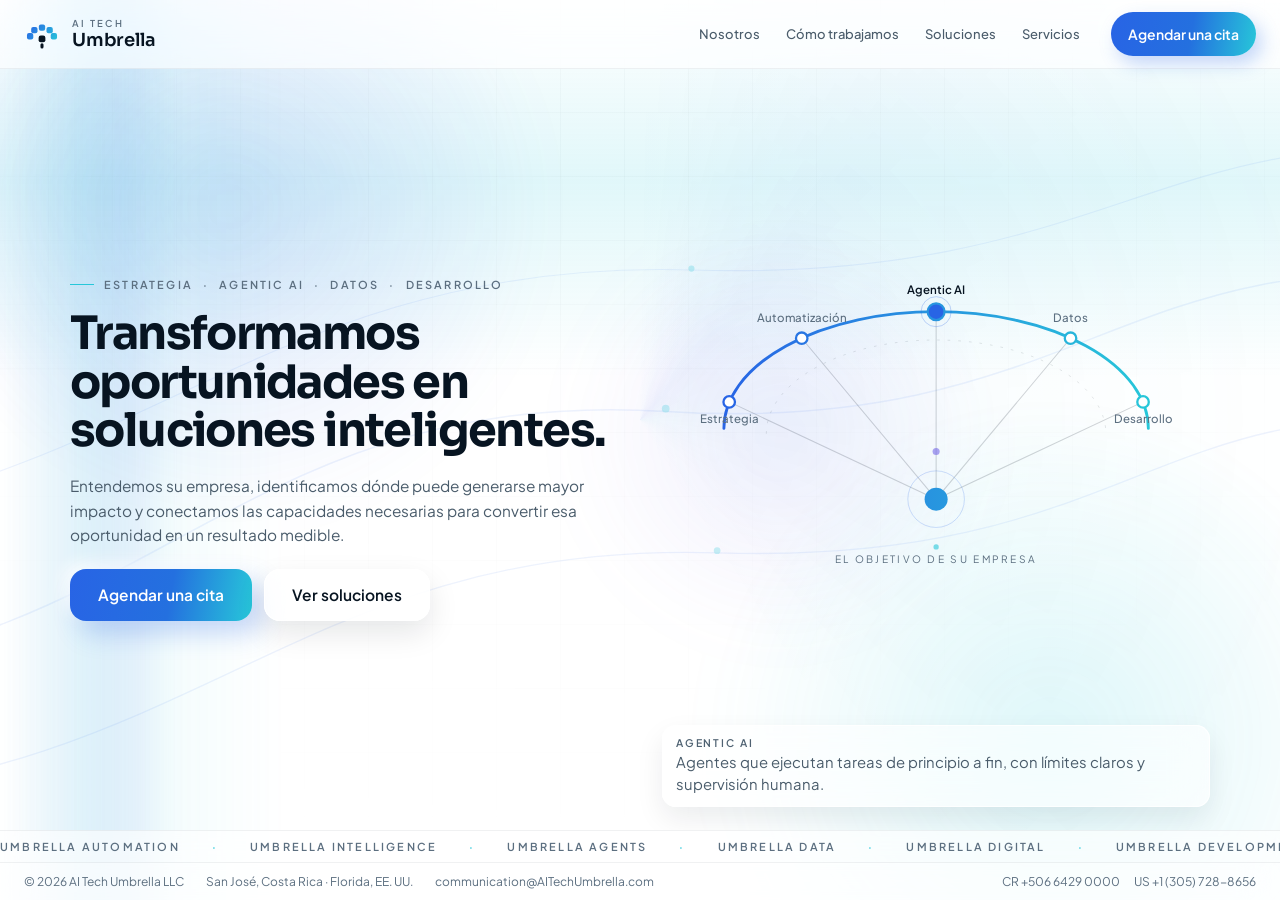
==== index.html @ 79ae1b3c "feat: sitio corporativo AI Tech Umbrella Réplica en HTML/CSS/JS estándar del diseño de Claude Design" ====
<!DOCTYPE html>
<html lang="es">
<head>
<meta charset="utf-8">
<meta name="viewport" content="width=device-width, initial-scale=1">
<title>AI Tech Umbrella — Transformamos oportunidades en soluciones inteligentes</title>
<meta name="description" content="AI Tech Umbrella es el socio tecnológico y estratégico que ayuda a las empresas de América Latina a descubrir oportunidades, automatizar procesos y construir capacidades con inteligencia artificial, datos y desarrollo digital.">
<meta name="theme-color" content="#2864E5">
<link rel="canonical" href="https://aitechumbrella.com/">

<meta property="og:type" content="website">
<meta property="og:site_name" content="AI Tech Umbrella">
<meta property="og:title" content="AI Tech Umbrella — Transformamos oportunidades en soluciones inteligentes">
<meta property="og:description" content="Estrategia, Agentic AI, datos y desarrollo. Desde Costa Rica, para las empresas de América Latina.">
<meta property="og:url" content="https://aitechumbrella.com/">
<meta property="og:locale" content="es_CR">
<meta property="og:image" content="assets/brand/umbrella/png/umbrella-horizontal-color-1700.png">
<meta name="twitter:card" content="summary_large_image">

<link rel="icon" href="assets/brand/umbrella/svg/umbrella-favicon.svg" type="image/svg+xml">
<link rel="alternate icon" href="assets/brand/umbrella/png/umbrella-favicon-32.png" sizes="32x32">
<link rel="apple-touch-icon" href="assets/brand/umbrella/png/umbrella-symbol-256.png">

<link rel="preconnect" href="https://fonts.googleapis.com">
<link rel="preconnect" href="https://fonts.gstatic.com" crossorigin>
<link rel="stylesheet" href="https://fonts.googleapis.com/css2?family=Sora:wght@400;500;600;700&family=Plus+Jakarta+Sans:wght@400;500;600;700&display=swap">
<link rel="stylesheet" href="assets/css/styles.css">

<script type="application/ld+json">
{
  "@context": "https://schema.org",
  "@type": "Organization",
  "name": "AI Tech Umbrella LLC",
  "url": "https://aitechumbrella.com/",
  "email": "communication@AITechUmbrella.com",
  "description": "Socio tecnológico y estratégico que ayuda a las empresas a descubrir oportunidades, transformar sus procesos y alcanzar una mejor versión de su negocio.",
  "address": [
    { "@type": "PostalAddress", "addressLocality": "San José", "addressCountry": "CR" },
    { "@type": "PostalAddress", "streetAddress": "2 S Biscayne Boulevard, Ste 3200 #7206", "addressLocality": "Miami", "addressRegion": "FL", "postalCode": "33131", "addressCountry": "US" }
  ],
  "contactPoint": [
    { "@type": "ContactPoint", "telephone": "+506-6429-0000", "contactType": "sales", "areaServed": "CR", "availableLanguage": "es" },
    { "@type": "ContactPoint", "telephone": "+1-305-728-8656", "contactType": "sales", "areaServed": "US", "availableLanguage": ["es", "en"] }
  ]
}
</script>
</head>
<body>

<a class="skip-link" href="#contenido">Saltar al contenido</a>

<div class="app">

  <!-- ============ Fondo animado ============ -->
  <div class="bg" aria-hidden="true">
    <div class="bg__grid"></div>
    <div class="bg__blob bg__blob--1"></div>
    <div class="bg__blob bg__blob--2"></div>
    <div class="bg__blob bg__blob--3"></div>
    <div class="bg__sweep"></div>
    <div class="bg__beam bg__beam--1"></div>
    <div class="bg__beam bg__beam--2"></div>
    <div class="bg__scan"></div>
    <svg class="bg__lines" viewBox="0 0 1200 700" preserveAspectRatio="xMidYMid slice">
      <g stroke="#2864E5" stroke-opacity=".16" fill="none">
        <path d="M-50 520 C 220 500 300 300 620 320 S 980 180 1250 220" stroke-width="1.2"></path>
        <path d="M-50 620 C 260 600 340 420 660 430 S 1000 300 1250 330" stroke-width="1"></path>
        <path d="M-50 400 C 200 380 320 200 640 210 S 1010 90 1250 120" stroke-width="0.9"></path>
      </g>
      <g fill="#27C7D9" fill-opacity=".5">
        <circle cx="620" cy="320" r="3"><animate attributeName="cy" values="320;312;320" dur="9s" repeatCount="indefinite"></animate></circle>
        <circle cx="660" cy="430" r="2.6"><animate attributeName="cy" values="430;422;430" dur="11s" repeatCount="indefinite"></animate></circle>
        <circle cx="640" cy="210" r="2.4"><animate attributeName="cy" values="210;204;210" dur="13s" repeatCount="indefinite"></animate></circle>
      </g>
    </svg>
  </div>

  <!-- ============ Encabezado ============ -->
  <header class="header">
    <div class="header__inner">
      <a class="brand" href="#/" data-nav="home" aria-label="AI Tech Umbrella — inicio">
        <svg class="brand__mark" width="36" height="36" viewBox="0 0 40 40" fill="none" aria-hidden="true">
          <defs>
            <linearGradient id="navMark" x1="5" y1="8" x2="35" y2="32" gradientUnits="userSpaceOnUse">
              <stop stop-color="#2864E5"></stop><stop offset="1" stop-color="#27C7D9"></stop>
            </linearGradient>
          </defs>
          <g fill="url(#navMark)">
            <rect class="brand__seg" x="3.3" y="19" width="7" height="7" rx="2.2" style="animation-delay:0s"></rect>
            <rect class="brand__seg" x="8" y="12.2" width="7" height="7" rx="2.2" style="animation-delay:.16s"></rect>
            <rect class="brand__seg" x="16.5" y="9.5" width="7" height="7" rx="2.2" style="animation-delay:.32s"></rect>
            <rect class="brand__seg" x="25" y="12.2" width="7" height="7" rx="2.2" style="animation-delay:.48s"></rect>
            <rect class="brand__seg" x="29.7" y="19" width="7" height="7" rx="2.2" style="animation-delay:.64s"></rect>
          </g>
          <rect x="16.25" y="21.75" width="7.5" height="7.5" rx="2.4" fill="#071421"></rect>
          <rect x="18.3" y="30.2" width="3.4" height="6" rx="1.7" fill="#071421"></rect>
        </svg>
        <span class="brand__text">
          <span class="brand__kicker">AI TECH</span>
          <span class="brand__name">Umbrella</span>
        </span>
      </a>

      <nav class="nav" aria-label="Navegación principal">
        <a class="nav__link" href="#/nosotros" data-nav="nosotros">Nosotros</a>
        <a class="nav__link" href="#/como-trabajamos" data-nav="metodo">Cómo trabajamos</a>
        <a class="nav__link" href="#/soluciones" data-nav="soluciones">Soluciones</a>
        <a class="nav__link" href="#/servicios" data-nav="servicios">Servicios</a>
      </nav>
      <a class="btn btn--cta-sm" href="#/contacto" data-nav="contacto">Agendar una cita</a>
    </div>
  </header>

  <!-- ============ Contenido ============ -->
  <main class="main" id="contenido">

    <!-- ---------- Home ---------- -->
    <section class="view view--home" data-view="home">
      <div class="hero">
        <div class="hero__copy">
          <p class="eyebrow eyebrow--hero">
            <span class="eyebrow__rule"></span>
            <span>Estrategia</span><span aria-hidden="true">·</span>
            <span>Agentic AI</span><span aria-hidden="true">·</span>
            <span>Datos</span><span aria-hidden="true">·</span>
            <span>Desarrollo</span>
          </p>
          <h1 class="hero__title">Transformamos oportunidades en soluciones inteligentes.</h1>
          <p class="hero__lead">Entendemos su empresa, identificamos dónde puede generarse mayor impacto y conectamos las capacidades necesarias para convertir esa oportunidad en un resultado medible.</p>
          <div class="hero__actions">
            <a class="btn btn--cta" href="#/contacto">Agendar una cita</a>
            <a class="btn btn--glass" href="#/soluciones">Ver soluciones</a>
          </div>
        </div>

        <div class="hero__figure" id="heroFigure">
          <svg class="hero__svg" viewBox="0 0 620 470" role="img" aria-label="Cinco capacidades se conectan y convergen en el objetivo de su empresa.">
            <defs>
              <linearGradient id="heroArc" x1="70" y1="260" x2="550" y2="260" gradientUnits="userSpaceOnUse">
                <stop stop-color="#2864E5"></stop><stop offset="1" stop-color="#27C7D9"></stop>
              </linearGradient>
            </defs>
            <g data-depth="6">
              <path class="draw" d="M70 262A240 132 0 0 1 550 262" fill="none" stroke="url(#heroArc)" stroke-width="3.2" stroke-linecap="round" stroke-dasharray="900"></path>
              <path d="M118 268A192 106 0 0 1 502 268" fill="none" stroke="rgba(7,20,33,0.12)" stroke-width="1" stroke-dasharray="3 9"></path>
            </g>
            <g data-depth="10" stroke="rgba(7,20,33,0.18)" stroke-width="1.2" stroke-linecap="round" stroke-dasharray="900">
              <path class="draw" d="M76 232 310 342" style="animation-delay:.1s"></path>
              <path class="draw" d="M158 160 310 342" style="animation-delay:.22s"></path>
              <path class="draw" d="M310 130 310 342" style="animation-delay:.34s"></path>
              <path class="draw" d="M462 160 310 342" style="animation-delay:.46s"></path>
              <path class="draw" d="M544 232 310 342" style="animation-delay:.58s"></path>
            </g>
            <g data-depth="16" id="heroNodes">
              <g class="node" data-node="0" role="button" tabindex="0" aria-label="Estrategia">
                <circle cx="76" cy="232" r="18" fill="transparent"></circle>
                <circle class="node__ring" cx="76" cy="232" r="17" fill="none" stroke="rgba(40,100,229,0.3)" stroke-width="1"></circle>
                <circle class="node__dot" cx="76" cy="232" r="6.5" fill="#FFFFFF" stroke="url(#heroArc)" stroke-width="2.6" style="transform-origin:76px 232px;animation-delay:.6s"></circle>
              </g>
              <g class="node" data-node="1" role="button" tabindex="0" aria-label="Automatización">
                <circle cx="158" cy="160" r="18" fill="transparent"></circle>
                <circle class="node__ring" cx="158" cy="160" r="17" fill="none" stroke="rgba(40,100,229,0.3)" stroke-width="1"></circle>
                <circle class="node__dot" cx="158" cy="160" r="6.5" fill="#FFFFFF" stroke="url(#heroArc)" stroke-width="2.6" style="transform-origin:158px 160px;animation-delay:.74s"></circle>
              </g>
              <g class="node" data-node="2" role="button" tabindex="0" aria-label="Agentic AI">
                <circle cx="310" cy="130" r="18" fill="transparent"></circle>
                <circle class="node__ring" cx="310" cy="130" r="17" fill="none" stroke="rgba(40,100,229,0.3)" stroke-width="1"></circle>
                <circle class="node__dot" cx="310" cy="130" r="8" fill="#FFFFFF" stroke="url(#heroArc)" stroke-width="2.6" style="transform-origin:310px 130px;animation-delay:.88s"></circle>
              </g>
              <g class="node" data-node="3" role="button" tabindex="0" aria-label="Datos">
                <circle cx="462" cy="160" r="18" fill="transparent"></circle>
                <circle class="node__ring" cx="462" cy="160" r="17" fill="none" stroke="rgba(40,100,229,0.3)" stroke-width="1"></circle>
                <circle class="node__dot" cx="462" cy="160" r="6.5" fill="#FFFFFF" stroke="url(#heroArc)" stroke-width="2.6" style="transform-origin:462px 160px;animation-delay:1.02s"></circle>
              </g>
              <g class="node" data-node="4" role="button" tabindex="0" aria-label="Desarrollo">
                <circle cx="544" cy="232" r="18" fill="transparent"></circle>
                <circle class="node__ring" cx="544" cy="232" r="17" fill="none" stroke="rgba(40,100,229,0.3)" stroke-width="1"></circle>
                <circle class="node__dot" cx="544" cy="232" r="6.5" fill="#FFFFFF" stroke="url(#heroArc)" stroke-width="2.6" style="transform-origin:544px 232px;animation-delay:1.16s"></circle>
              </g>
              <g class="node-labels" font-family="Plus Jakarta Sans, sans-serif" font-size="13" text-anchor="middle">
                <text data-label="0" x="76" y="256">Estrategia</text>
                <text data-label="1" x="158" y="142">Automatización</text>
                <text data-label="2" x="310" y="110">Agentic AI</text>
                <text data-label="3" x="462" y="142">Datos</text>
                <text data-label="4" x="544" y="256">Desarrollo</text>
              </g>
            </g>
            <g data-depth="22">
              <g class="hero__orbit">
                <circle cx="310" cy="288" r="4" fill="#7467E8" opacity=".6"></circle>
                <circle cx="310" cy="396" r="3" fill="#27C7D9" opacity=".6"></circle>
              </g>
              <circle class="hero__pulse" cx="310" cy="342" r="32" fill="none" stroke="rgba(40,100,229,0.24)" stroke-width="1"></circle>
              <circle cx="310" cy="342" r="13" fill="url(#heroArc)"></circle>
              <text x="310" y="414" text-anchor="middle" fill="#5C6F80" font-family="Plus Jakarta Sans, sans-serif" font-size="11.5" letter-spacing="2.6">EL OBJETIVO DE SU EMPRESA</text>
            </g>
          </svg>
          <div class="hero__hint">
            <span class="hero__hint-label" id="nodeLabel">Agentic AI</span>
            <span class="hero__hint-body" id="nodeBody">Agentes que ejecutan tareas de principio a fin, con límites claros y supervisión humana.</span>
          </div>
        </div>
      </div>
    </section>

    <!-- ---------- Nosotros ---------- -->
    <section class="view" data-view="nosotros" hidden>
      <p class="eyebrow"><span class="eyebrow__rule"></span>Acerca de nosotros</p>
      <div class="split">
        <div>
          <h2 class="h2">Desde Costa Rica, para las empresas de América Latina.</h2>
          <p class="lead">AI Tech Umbrella es el socio tecnológico y estratégico que ayuda a las empresas a descubrir oportunidades, transformar sus procesos y alcanzar una mejor versión de su negocio: análisis profundo, automatización, inteligencia artificial, desarrollo digital y mejora continua.</p>
        </div>
        <img class="split__img" src="assets/brand/visuals/nosotros.svg" alt="Capacidades conectadas sobre las organizaciones a las que acompañamos." loading="lazy" width="800" height="500">
      </div>

      <div class="grid grid--250 mt-lg">
        <div class="card card--neu" tabindex="0">
          <p class="label">Razón social</p>
          <p class="card__title">AI Tech Umbrella LLC</p>
          <div class="card__detail"><p class="card__body">Limited Liability Company constituida en Florida, EE.&nbsp;UU. Oficina principal: 2 S Biscayne Boulevard, Ste 3200 #7206, Miami, Florida 33131.</p></div>
        </div>
        <div class="card card--neu" tabindex="0">
          <p class="label">Operación</p>
          <p class="card__title">San José, Costa Rica</p>
          <div class="card__detail"><p class="card__body">Nuestro equipo trabaja desde Costa Rica y atiende clientes en toda América Latina, en español y en su contexto operativo.</p></div>
        </div>
        <div class="card card--neu" tabindex="0">
          <p class="label">Propósito</p>
          <p class="card__title">Capacidades, no herramientas</p>
          <div class="card__detail"><p class="card__body">Transformar tecnología, información y conocimiento en capacidades que permitan trabajar mejor, decidir con claridad, crecer y evolucionar.</p></div>
        </div>
        <div class="card card--neu" tabindex="0">
          <p class="label">Dirección de la compañía</p>
          <p class="card__title">Tres socios fundadores</p>
          <div class="card__detail"><p class="card__body">Gustavo Adolfo Sáenz Herrera · Guillermo Andrés Rivera Guzmán · David Johan Castro Fernández.</p></div>
        </div>
      </div>

      <div class="principles mt-lg">
        <p class="principle">Comprendemos antes de construir.</p>
        <p class="principle">El valor precede a la tecnología.</p>
        <p class="principle">Integramos en lugar de fragmentar.</p>
        <p class="principle">Medimos después del go-live.</p>
      </div>

      <div class="grid grid--280 mt-lg">
        <div class="card card--glass">
          <p class="label">Qué estamos construyendo</p>
          <p class="card__body">Una compañía tecnológica y estratégica de alcance internacional, capaz de combinar negocio, tecnología y pensamiento crítico para generar resultados medibles y sostenibles. Trabajamos con empresas pequeñas, medianas y corporaciones, y con equipos que necesitan digitalizar o automatizar su operación.</p>
        </div>
        <div class="card card--glass">
          <p class="label">Qué rechazamos deliberadamente</p>
          <ul class="arrow-list">
            <li><span class="arrow" aria-hidden="true">→</span><span>Tecnología por moda.</span></li>
            <li><span class="arrow" aria-hidden="true">→</span><span>Programar sin cuestionar el problema.</span></li>
            <li><span class="arrow" aria-hidden="true">→</span><span>Recomendaciones desconectadas de la viabilidad.</span></li>
            <li><span class="arrow" aria-hidden="true">→</span><span>Dependencia artificial del cliente.</span></li>
          </ul>
        </div>
        <div class="card card--glass">
          <p class="label">El ecosistema</p>
          <p class="card__body">Bajo la sombrilla conviven dos formas de crear valor: soluciones propias —Cartera+ y AuraCare— y capacidades que trabajamos con su organización, más los servicios de acompañamiento como Financial Glow Up.</p>
          <div class="chip-row">
            <a class="chip" href="#/soluciones">Ver soluciones</a>
            <a class="chip" href="#/servicios">Ver servicios</a>
          </div>
        </div>
      </div>
    </section>

    <!-- ---------- Cómo trabajamos ---------- -->
    <section class="view" data-view="metodo" hidden>
      <p class="eyebrow"><span class="eyebrow__rule"></span>Cómo trabajamos</p>
      <h2 class="h2">Primero entendemos. Luego construimos.</h2>
      <p class="lead">Pase el cursor sobre cada etapa para ver qué ocurre en ella. Avanzamos con velocidad responsable: entender suficiente, decidir con evidencia, construir con gobierno, transferir capacidad y medir antes de declarar éxito.</p>

      <ol class="steps mt-lg">
        <li class="card card--neu step" tabindex="0">
          <span class="step__num">01</span>
          <h3 class="step__title">Discover</h3>
          <div class="card__detail">
            <p class="card__body">Entrevistas, recorrido del proceso real y revisión de la información disponible. Salimos con la oportunidad delimitada y el costo de no actuar.</p>
            <div class="shot" role="img" aria-hidden="true" style="background-image:url('assets/brand/visuals/discover.svg')"></div>
          </div>
        </li>
        <li class="card card--neu step" tabindex="0">
          <span class="step__num">02</span>
          <h3 class="step__title">Design</h3>
          <div class="card__detail">
            <p class="card__body">Definimos la intervención, sus límites y alternativas: qué se construye, qué no, y cómo se crea valor de forma responsable.</p>
            <div class="shot" role="img" aria-hidden="true" style="background-image:url('assets/brand/visuals/design.svg')"></div>
          </div>
        </li>
        <li class="card card--neu step" tabindex="0">
          <span class="step__num">03</span>
          <h3 class="step__title">Deliver</h3>
          <div class="card__detail">
            <p class="card__body">Construimos e integramos por capas, con visibilidad permanente sobre decisiones, cambios y riesgos.</p>
            <div class="shot" role="img" aria-hidden="true" style="background-image:url('assets/brand/visuals/deliver.svg')"></div>
          </div>
        </li>
        <li class="card card--neu step" tabindex="0">
          <span class="step__num">04</span>
          <h3 class="step__title">Demonstrate</h3>
          <div class="card__detail">
            <p class="card__body">Transferimos la capacidad al equipo y medimos: evidencia de que la solución genera el valor esperado.</p>
            <div class="shot" role="img" aria-hidden="true" style="background-image:url('assets/brand/visuals/demonstrate.svg')"></div>
          </div>
        </li>
        <li class="card card--neu step" tabindex="0">
          <span class="step__num">05</span>
          <h3 class="step__title">Evolve</h3>
          <div class="card__detail">
            <p class="card__body">Convertimos resultados y aprendizaje en la siguiente mejor decisión, con alcance proporcional al valor.</p>
            <div class="shot" role="img" aria-hidden="true" style="background-image:url('assets/brand/visuals/evolve.svg')"></div>
          </div>
        </li>
      </ol>

      <div class="grid grid--258 mt-md">
        <div class="card card--glass"><p class="label">Diagnóstico antes que desarrollo</p><p class="card__body">Analizamos procesos, herramientas, información y fricciones antes de construir, para no resolver síntomas.</p></div>
        <div class="card card--glass"><p class="label">Capacidades conectadas</p><p class="card__body">Automation, Intelligence, Agents, Data, Digital y Development se combinan según la oportunidad; el catálogo no decide la solución.</p></div>
        <div class="card card--glass"><p class="label">Resultados medibles</p><p class="card__body">Cada proyecto define qué se busca mejorar: tiempo, errores, costos, productividad, conversión o experiencia.</p></div>
      </div>
    </section>

    <!-- ---------- Soluciones ---------- -->
    <section class="view" data-view="soluciones" hidden>
      <p class="eyebrow"><span class="eyebrow__rule"></span>Soluciones</p>
      <h2 class="h2">Soluciones creadas bajo Umbrella.</h2>
      <p class="lead">Productos propios que nacen de necesidades concretas y evolucionan con quienes los usan. Cada uno tiene su propio sitio dentro del ecosistema.</p>

      <div class="grid grid--320 mt-lg">
        <article class="card card--neu solution" tabindex="0">
          <div class="solution__art solution__art--cartera">
            <img src="assets/brand/cartera-plus-icon.png" alt="" loading="lazy">
          </div>
          <p class="label label--spaced">Finanzas personales</p>
          <h3 class="solution__wordmark"><img src="assets/brand/cartera-plus-wordmark.png" alt="Cartera+" loading="lazy"></h3>
          <p class="solution__tagline">Finanzas personales con dirección.</p>
          <div class="card__detail">
            <p class="card__body">Una plataforma creada para ayudar a las personas a comprender mejor su dinero —ingresos, gastos, deudas y metas— y avanzar hacia decisiones más conscientes, con acompañamiento y no solo con registros.</p>
          </div>
          <a class="solution__link" href="https://carteraplus.aitechumbrella.com" target="_blank" rel="noopener">carteraplus.aitechumbrella.com <span aria-hidden="true">→</span></a>
        </article>

        <article class="card card--neu solution" tabindex="0">
          <div class="solution__art solution__art--aura">
            <img src="assets/brand/auracare/svg/auracare-symbol-color.svg" alt="" loading="lazy">
          </div>
          <p class="label label--spaced">Operación clínica y odontológica</p>
          <h3 class="solution__title">
            <svg class="aura-mark" width="38" height="38" viewBox="0 0 40 40" aria-hidden="true">
              <defs>
                <linearGradient id="auraD" x1="6" y1="6" x2="34" y2="34" gradientUnits="userSpaceOnUse">
                  <stop stop-color="#0E7C8A"></stop><stop offset="1" stop-color="#4FD1C5"></stop>
                </linearGradient>
              </defs>
              <g class="aura-mark__petals" fill="url(#auraD)">
                <path d="M20 6a10 10 0 0 1 10 10A10 10 0 0 1 20 6Z"></path>
                <path d="M34 20a10 10 0 0 1-10 10 10 10 0 0 1 10-10Z"></path>
                <path d="M20 34a10 10 0 0 1-10-10 10 10 0 0 1 10 10Z"></path>
                <path d="M6 20a10 10 0 0 1 10-10A10 10 0 0 1 6 20Z"></path>
              </g>
              <circle cx="20" cy="20" r="3.2" fill="#071421"></circle>
            </svg>
            <span>AuraCare</span>
          </h3>
          <p class="solution__tagline">Tecnología diseñada alrededor de la operación clínica.</p>
          <div class="card__detail">
            <p class="card__body">Una solución digital orientada a conectar y evolucionar la gestión de operaciones clínicas y odontológicas: que la información, la agenda y el trabajo del equipo dejen de vivir en herramientas separadas.</p>
          </div>
          <a class="solution__link" href="https://auracare.aitechumbrella.com" target="_blank" rel="noopener">auracare.aitechumbrella.com <span aria-hidden="true">→</span></a>
        </article>

        <article class="card card--neu solution" tabindex="0">
          <div class="solution__art solution__art--fgu" role="img" aria-label="Financial Glow Up"></div>
          <p class="label label--spaced">Educación y mentoría financiera</p>
          <h3 class="solution__title"><span>Financial Glow Up</span></h3>
          <p class="solution__tagline">Conocimiento financiero convertido en capacidad.</p>
          <div class="card__detail">
            <p class="card__body">Programa de educación, asesoría y mentoría financiera: entender la situación real, ordenar prioridades, decidir con criterio y sostener el hábito. Combina contenido, acompañamiento humano y seguimiento; no es únicamente software.</p>
            <ul class="arrow-list arrow-list--sm">
              <li><span class="arrow" aria-hidden="true">→</span><span>Diagnóstico financiero y prioridades reales</span></li>
              <li><span class="arrow" aria-hidden="true">→</span><span>Mentoría uno a uno y sesiones de seguimiento</span></li>
              <li><span class="arrow" aria-hidden="true">→</span><span>Educación aplicada a decisiones concretas</span></li>
            </ul>
          </div>
          <a class="solution__link" href="https://financialglowup.aitechumbrella.com" target="_blank" rel="noopener">financialglowup.aitechumbrella.com <span aria-hidden="true">→</span></a>
        </article>
      </div>

      <div class="card card--glass mt-md">
        <p class="label">Su relación con la compañía</p>
        <p class="card__body">Creamos soluciones propias cuando encontramos oportunidades que merecen convertirse en capacidades repetibles. Cada producto conserva su identidad y hereda los estándares de calidad, evidencia, privacidad y acompañamiento de la sombrilla.</p>
      </div>
    </section>

    <!-- ---------- Servicios ---------- -->
    <section class="view" data-view="servicios" hidden>
      <p class="eyebrow"><span class="eyebrow__rule"></span>Servicios</p>
      <h2 class="h2">Acompañamiento que se queda hasta que el resultado ocurre.</h2>
      <p class="lead">Capacidades que trabajamos <strong>con su organización</strong>: entender, diseñar, construir, integrar y sostener. Pase el cursor sobre cada servicio para ver qué incluye. Si busca una solución ya creada por nosotros, está en <a class="inline-link" href="#/soluciones">Soluciones</a>.</p>

      <article class="serv-hero">
        <div>
          <p class="label">Cómo empieza el trabajo</p>
          <h3 class="serv-hero__title">Empezamos por la oportunidad, con un alcance proporcional al riesgo.</h3>
          <p class="serv-hero__body">Podemos comenzar con una conversación de descubrimiento, profundizar mediante diagnóstico cuando la incertidumbre lo requiere y definir una intervención proporcional al valor, riesgo y complejidad del problema. Usted no necesita llegar con un alcance técnico.</p>
          <a class="chip chip--mt" href="#/contacto">Cuéntenos qué necesita mejorar</a>
        </div>
        <div class="serv-hero__steps">
          <div class="serv-step">
            <span class="serv-step__num">01</span>
            <span><strong>Conversación de descubrimiento</strong><br><span class="serv-step__body">Sin costo y sin compromiso: entendemos el contexto y decidimos juntos si hay una oportunidad que merezca trabajarse.</span></span>
          </div>
          <div class="serv-step">
            <span class="serv-step__num">02</span>
            <span><strong>Diagnóstico</strong><br><span class="serv-step__body">Cuando la incertidumbre es alta: proceso real, información disponible, sistemas y prioridades por impacto.</span></span>
          </div>
          <div class="serv-step">
            <span class="serv-step__num">03</span>
            <span><strong>Intervención</strong><br><span class="serv-step__body">Proyecto con alcance, etapas y gobierno definidos, combinando las capacidades que la oportunidad requiera.</span></span>
          </div>
          <div class="serv-step">
            <span class="serv-step__num">04</span>
            <span><strong>Acompañamiento continuo</strong><br><span class="serv-step__body">Medición después del go-live, evolución de la solución y decisión de qué merece mejorar después.</span></span>
          </div>
        </div>
      </article>

      <div class="grid grid--240 mt-sm">
        <div class="card card--neu" tabindex="0">
          <h3 class="card__heading">Acompañamiento de proyectos</h3>
          <div class="card__detail">
            <p class="card__body">Para proyectos personales y de empresa que ya arrancaron o que no logran arrancar: definimos alcance y etapas, sostenemos el ritmo de avance y decidimos qué cambia en el camino.</p>
            <ul class="arrow-list arrow-list--sm">
              <li><span class="arrow" aria-hidden="true">→</span><span>Alcance, etapas y responsables</span></li>
              <li><span class="arrow" aria-hidden="true">→</span><span>Reuniones de avance y decisiones registradas</span></li>
              <li><span class="arrow" aria-hidden="true">→</span><span>Gestión de riesgos y cambios</span></li>
              <li><span class="arrow" aria-hidden="true">→</span><span>Cierre con transferencia al equipo</span></li>
            </ul>
            <div class="shot" role="img" aria-hidden="true" style="background-image:url('assets/brand/visuals/acompanamiento.svg')"></div>
          </div>
        </div>

        <div class="card card--neu" tabindex="0">
          <h3 class="card__heading">Consultoría y diagnóstico</h3>
          <div class="card__detail">
            <p class="card__body">Antes de invertir en tecnología, entendemos dónde está el mayor impacto: recorremos el proceso real, revisamos herramientas e información y priorizamos por valor.</p>
            <ul class="arrow-list arrow-list--sm">
              <li><span class="arrow" aria-hidden="true">→</span><span>Mapa del proceso actual y fricciones</span></li>
              <li><span class="arrow" aria-hidden="true">→</span><span>Inventario de sistemas e información</span></li>
              <li><span class="arrow" aria-hidden="true">→</span><span>Casos de mayor impacto priorizados</span></li>
              <li><span class="arrow" aria-hidden="true">→</span><span>Hoja de ruta con esfuerzo y valor estimados</span></li>
            </ul>
            <div class="shot" role="img" aria-hidden="true" style="background-image:url('assets/brand/visuals/consultoria.svg')"></div>
          </div>
        </div>

        <div class="card card--neu" tabindex="0">
          <h3 class="card__heading">Umbrella Automation</h3>
          <div class="card__detail">
            <p class="card__body">Quitamos del camino el trabajo repetitivo: flujos entre sistemas, tareas administrativas, reportes y notificaciones que hoy alguien hace a mano.</p>
            <ul class="arrow-list arrow-list--sm">
              <li><span class="arrow" aria-hidden="true">→</span><span>Automatización de flujos entre sistemas</span></li>
              <li><span class="arrow" aria-hidden="true">→</span><span>Reportes y notificaciones automáticas</span></li>
              <li><span class="arrow" aria-hidden="true">→</span><span>Conciliaciones y cargas de datos</span></li>
              <li><span class="arrow" aria-hidden="true">→</span><span>Formularios y trámites internos</span></li>
            </ul>
            <div class="shot" role="img" aria-hidden="true" style="background-image:url('assets/brand/visuals/automation.svg')"></div>
          </div>
        </div>

        <div class="card card--neu" tabindex="0">
          <h3 class="card__heading">Umbrella Agents</h3>
          <div class="card__detail">
            <p class="card__body">Agentes de IA que ejecutan trabajo de principio a fin dentro de un alcance definido, con criterios de decisión explícitos, trazabilidad y supervisión humana.</p>
            <ul class="arrow-list arrow-list--sm">
              <li><span class="arrow" aria-hidden="true">→</span><span>Agentes de atención y seguimiento</span></li>
              <li><span class="arrow" aria-hidden="true">→</span><span>Agentes de operación e integración</span></li>
              <li><span class="arrow" aria-hidden="true">→</span><span>Copilotos internos sobre su información</span></li>
              <li><span class="arrow" aria-hidden="true">→</span><span>Límites, aprobaciones y auditoría</span></li>
            </ul>
            <div class="shot" role="img" aria-hidden="true" style="background-image:url('assets/brand/visuals/agents.svg')"></div>
          </div>
        </div>

        <div class="card card--neu" tabindex="0">
          <h3 class="card__heading">Umbrella Data</h3>
          <div class="card__detail">
            <p class="card__body">Convertimos información dispersa en una base útil para operar y decidir: integración, limpieza, indicadores y tableros que la gente sí usa.</p>
            <ul class="arrow-list arrow-list--sm">
              <li><span class="arrow" aria-hidden="true">→</span><span>Integración y limpieza de fuentes</span></li>
              <li><span class="arrow" aria-hidden="true">→</span><span>Indicadores y definiciones acordadas</span></li>
              <li><span class="arrow" aria-hidden="true">→</span><span>Tableros operativos y de dirección</span></li>
              <li><span class="arrow" aria-hidden="true">→</span><span>Modelos de análisis y predicción</span></li>
            </ul>
            <div class="shot" role="img" aria-hidden="true" style="background-image:url('assets/brand/visuals/data.svg')"></div>
          </div>
        </div>

        <div class="card card--neu" tabindex="0">
          <h3 class="card__heading">Umbrella Digital &amp; Development</h3>
          <div class="card__detail">
            <p class="card__body">Diseñamos y construimos el producto digital cuando la capacidad merece ser propia: del sitio corporativo a la aplicación a la medida.</p>
            <ul class="arrow-list arrow-list--sm">
              <li><span class="arrow" aria-hidden="true">→</span><span>Páginas y sitios corporativos</span></li>
              <li><span class="arrow" aria-hidden="true">→</span><span>Aplicaciones web y móviles a la medida</span></li>
              <li><span class="arrow" aria-hidden="true">→</span><span>Integraciones y APIs</span></li>
              <li><span class="arrow" aria-hidden="true">→</span><span>Portales de cliente y plataformas internas</span></li>
            </ul>
            <div class="shot" role="img" aria-hidden="true" style="background-image:url('assets/brand/visuals/digital.svg')"></div>
          </div>
        </div>
      </div>
    </section>

    <!-- ---------- Contacto ---------- -->
    <section class="view" data-view="contacto" hidden>
      <p class="eyebrow"><span class="eyebrow__rule"></span>Contacto</p>
      <h2 class="h2">Empecemos por la oportunidad.</h2>
      <p class="lead">No necesita llegar con un alcance técnico. Cuéntenos qué quiere mejorar, construir o entender y agendamos el espacio.</p>

      <div class="contact mt-md">
        <div class="contact__tiles">
          <a class="card card--neu tile" href="mailto:communication@AITechUmbrella.com">
            <span class="label">Correo corporativo</span>
            <span class="tile__value tile__value--break">communication@AITechUmbrella.com</span>
          </a>
          <a class="card card--neu tile" href="tel:+50664290000">
            <span class="label">Costa Rica</span>
            <span class="tile__row">
              <svg class="flag" width="26" height="18" viewBox="0 0 26 18" aria-hidden="true">
                <rect width="26" height="18" fill="#0B4EA2"></rect><rect y="3" width="26" height="12" fill="#FFFFFF"></rect><rect y="6" width="26" height="6" fill="#CE1126"></rect>
              </svg>
              <span class="tile__value">+506 6429 0000</span>
            </span>
          </a>
          <a class="card card--neu tile" href="tel:+13057288656">
            <span class="label">Estados Unidos</span>
            <span class="tile__row">
              <svg class="flag" width="26" height="18" viewBox="0 0 26 18" aria-hidden="true">
                <rect width="26" height="18" fill="#FFFFFF"></rect>
                <g fill="#B22234"><rect width="26" height="2"></rect><rect y="4" width="26" height="2"></rect><rect y="8" width="26" height="2"></rect><rect y="12" width="26" height="2"></rect><rect y="16" width="26" height="2"></rect></g>
                <rect width="11" height="10" fill="#3C3B6E"></rect>
                <g fill="#FFFFFF"><circle cx="2.4" cy="2.2" r="0.8"></circle><circle cx="5.5" cy="2.2" r="0.8"></circle><circle cx="8.6" cy="2.2" r="0.8"></circle><circle cx="4" cy="5" r="0.8"></circle><circle cx="7" cy="5" r="0.8"></circle><circle cx="2.4" cy="7.8" r="0.8"></circle><circle cx="5.5" cy="7.8" r="0.8"></circle><circle cx="8.6" cy="7.8" r="0.8"></circle></g>
              </svg>
              <span class="tile__value">+1 (305) 728-8656</span>
            </span>
          </a>
          <div class="card card--glass">
            <p class="label">Ubicación</p>
            <p class="card__body">San José, Costa Rica · Atención en toda América Latina.<br>AI Tech Umbrella LLC — Florida, EE.&nbsp;UU.</p>
          </div>
        </div>

        <form class="form" id="contactForm" novalidate>
          <p class="label">Agendar una cita</p>
          <label class="field">Nombre
            <input class="input" type="text" name="nombre" id="fNombre" placeholder="Su nombre" autocomplete="name">
          </label>
          <label class="field">Correo
            <input class="input" type="email" name="correo" id="fCorreo" placeholder="nombre@empresa.com" autocomplete="email" required>
          </label>
          <label class="field">Asunto
            <input class="input" type="text" name="asunto" id="fAsunto" placeholder="Ej.: Automatizar reportes de operación">
          </label>
          <label class="field">Mensaje
            <textarea class="input input--area" name="mensaje" id="fMensaje" rows="4" placeholder="¿Qué le gustaría mejorar, construir o entender?" required></textarea>
          </label>
          <p class="form__msg" id="formMsg" role="status"></p>
          <button class="btn btn--cta" type="submit">Enviar solicitud</button>
          <p class="form__note">Su solicitud se envía a communication@AITechUmbrella.com y se usa únicamente para responderle y coordinar la conversación.</p>
        </form>
      </div>
    </section>

  </main>

  <!-- ============ Ticker ============ -->
  <div class="ticker" aria-hidden="true">
    <div class="ticker__track" id="tickerTrack"></div>
  </div>

  <!-- ============ Pie ============ -->
  <footer class="footer">
    <div class="footer__inner">
      <span>© <span id="year">2026</span> AI Tech Umbrella LLC</span>
      <span>San José, Costa Rica · Florida, EE.&nbsp;UU.</span>
      <a href="mailto:communication@AITechUmbrella.com">communication@AITechUmbrella.com</a>
      <span class="footer__phones">
        <a href="tel:+50664290000">CR +506 6429 0000</a>
        <a href="tel:+13057288656">US +1 (305) 728-8656</a>
      </span>
    </div>
  </footer>

</div>

<script src="assets/js/main.js" defer></script>
</body>
</html>
---- assets/css/styles.css ----
/* ==========================================================================
   AI Tech Umbrella — hoja de estilos del sitio corporativo
   Diseño original: Claude Design · "AI Tech Umbrella - Sitio.dc.html"
   ========================================================================== */

/* ---------- 1. Tokens ---------- */
:root {
  --ink:        #071421;
  --blue:       #2864E5;
  --blue-deep:  #2470DF;
  --cyan:       #27C7D9;
  --violet:     #7467E8;

  --text-body:  #4A5C6B;
  --text-muted: #5C6F80;
  --text-label: #4F6272;
  --surface:    #FFFFFF;

  --font-display: 'Sora', 'Plus Jakarta Sans', system-ui, sans-serif;
  --font-body:    'Plus Jakarta Sans', system-ui, -apple-system, sans-serif;

  --ease: cubic-bezier(.22, 1, .36, 1);

  --grad-cta: linear-gradient(100deg, #2864E5 0%, #2470DF 55%, #27C7D9 100%);

  --neu:       8px 8px 22px rgba(7,20,33,.06), -6px -6px 18px rgba(255,255,255,.95), inset 0 0 0 1px rgba(7,20,33,.04);
  --neu-hover: 14px 18px 40px rgba(40,100,229,.16), -6px -6px 18px rgba(255,255,255,.95), inset 0 0 0 1px rgba(40,100,229,.2);
  --neu-soft:  5px 5px 14px rgba(7,20,33,.08), -4px -4px 12px rgba(255,255,255,.95);
  --glass:     0 16px 40px rgba(7,20,33,.08), inset 0 0 0 1px rgba(255,255,255,.8);

  --radius-card: 20px;
  --radius-glass: 22px;
}

/* ---------- 2. Base ---------- */
*, *::before, *::after { box-sizing: border-box; }

html, body {
  margin: 0;
  height: 100%;
  background: var(--surface);
  color: var(--ink);
  font-family: var(--font-body);
  -webkit-font-smoothing: antialiased;
  -moz-osx-font-smoothing: grayscale;
}

a { color: var(--ink); text-decoration: none; }
a:hover { color: var(--blue); }
button { font: inherit; }
img { max-width: 100%; }
[hidden] { display: none !important; }
::placeholder { color: #57697A; opacity: 1; }

:focus-visible {
  outline: 2px solid var(--blue);
  outline-offset: 3px;
  border-radius: 6px;
}

.skip-link {
  position: absolute;
  left: 12px;
  top: -60px;
  z-index: 100;
  padding: 10px 16px;
  border-radius: 12px;
  background: var(--surface);
  box-shadow: var(--neu-soft);
  font-size: 14px;
  font-weight: 600;
  transition: top 200ms var(--ease);
}
.skip-link:focus { top: 12px; }

/* ---------- 3. Estructura ---------- */
.app {
  position: relative;
  height: 100dvh;
  display: flex;
  flex-direction: column;
  background: var(--surface);
  overflow: hidden;
}

.main {
  position: relative;
  z-index: 10;
  flex: 1 1 auto;
  min-height: 0;
  overflow-y: auto;
  overflow-x: hidden;
}

/* ---------- 4. Fondo animado ---------- */
.bg { position: absolute; inset: 0; z-index: 0; pointer-events: none; overflow: hidden; }

.bg__grid {
  position: absolute;
  inset: -80px;
  background-image:
    linear-gradient(rgba(7,20,33,.045) 1px, transparent 1px),
    linear-gradient(90deg, rgba(7,20,33,.045) 1px, transparent 1px);
  background-size: 64px 64px;
  animation: u-grid 26s linear infinite;
  mask-image: radial-gradient(120% 90% at 50% 20%, rgba(0,0,0,.55) 0%, rgba(0,0,0,0) 78%);
  -webkit-mask-image: radial-gradient(120% 90% at 50% 20%, rgba(0,0,0,.55) 0%, rgba(0,0,0,0) 78%);
}

.bg__blob { position: absolute; border-radius: 50%; }
.bg__blob--1 {
  top: -14%; left: -8%; width: 52vw; height: 52vw;
  background: radial-gradient(circle, rgba(40,100,229,.16) 0%, rgba(40,100,229,0) 68%);
  filter: blur(24px); animation: u-blob1 26s ease-in-out infinite;
}
.bg__blob--2 {
  bottom: -22%; right: -10%; width: 56vw; height: 56vw;
  background: radial-gradient(circle, rgba(39,199,217,.15) 0%, rgba(39,199,217,0) 68%);
  filter: blur(26px); animation: u-blob2 32s ease-in-out infinite;
}
.bg__blob--3 {
  top: 24%; right: 22%; width: 34vw; height: 34vw;
  background: radial-gradient(circle, rgba(116,103,232,.11) 0%, rgba(116,103,232,0) 70%);
  filter: blur(30px); animation: u-blob3 38s ease-in-out infinite;
}

.bg__sweep {
  position: absolute; top: -60%; left: 50%;
  width: 150vw; height: 150vw; margin-left: -75vw; border-radius: 50%;
  background: conic-gradient(from 0deg,
    rgba(40,100,229,0) 0deg, rgba(40,100,229,.07) 40deg,
    rgba(39,199,217,.05) 90deg, rgba(40,100,229,0) 150deg, rgba(40,100,229,0) 360deg);
  animation: u-sweep 44s linear infinite;
  mask-image: radial-gradient(closest-side, rgba(0,0,0,.9), rgba(0,0,0,0) 72%);
  -webkit-mask-image: radial-gradient(closest-side, rgba(0,0,0,.9), rgba(0,0,0,0) 72%);
}

.bg__beam { position: absolute; top: -20%; left: 0; height: 150%; }
.bg__beam--1 {
  width: 22vw;
  background: linear-gradient(90deg, rgba(40,100,229,0) 0%, rgba(40,100,229,.09) 45%, rgba(39,199,217,.05) 60%, rgba(40,100,229,0) 100%);
  filter: blur(10px); animation: u-beam 17s cubic-bezier(.4,0,.6,1) infinite;
}
.bg__beam--2 {
  width: 14vw;
  background: linear-gradient(90deg, rgba(39,199,217,0) 0%, rgba(39,199,217,.1) 50%, rgba(39,199,217,0) 100%);
  filter: blur(8px); animation: u-beam 23s cubic-bezier(.4,0,.6,1) infinite 6s;
}

.bg__scan {
  position: absolute; inset: 0; height: 42%;
  background: linear-gradient(180deg, rgba(39,199,217,0) 0%, rgba(39,199,217,.14) 48%, rgba(39,199,217,0) 100%);
  animation: u-scan 21s cubic-bezier(.45,0,.55,1) infinite;
  mix-blend-mode: multiply;
}

.bg__lines { position: absolute; inset: 0; width: 100%; height: 100%; opacity: .5; }

/* ---------- 5. Encabezado ---------- */
.header {
  position: relative;
  z-index: 20;
  flex: 0 0 auto;
  background: rgba(255,255,255,.66);
  backdrop-filter: blur(24px) saturate(1.5);
  -webkit-backdrop-filter: blur(24px) saturate(1.5);
  border-bottom: 1px solid rgba(7,20,33,.06);
}
.header__inner {
  max-width: 1440px; margin: 0 auto;
  padding: 12px 24px;
  display: flex; flex-wrap: wrap; align-items: center; gap: 10px 20px;
}

.brand { display: flex; align-items: center; gap: 12px; }
.brand:hover { color: var(--ink); }
.brand__seg { animation: u-modseq 4.4s ease-in-out infinite; }
.brand__text { display: flex; flex-direction: column; line-height: 1; text-align: left; }
.brand__kicker { font-size: 9.5px; font-weight: 600; letter-spacing: .22em; color: var(--text-muted); }
.brand__name { font-family: var(--font-display); font-size: 18px; font-weight: 600; letter-spacing: -.01em; margin-top: 3px; }

.nav {
  display: flex; flex-wrap: wrap; align-items: center; gap: 4px;
  margin-left: auto;
}
.nav__link {
  display: inline-flex; align-items: center;
  padding: 9px 11px;
  border-radius: 999px;
  white-space: nowrap;
  font-size: 13px; font-weight: 500;
  min-height: 44px;
  color: var(--text-body);
  background: transparent;
  transition: background 240ms var(--ease), color 240ms var(--ease), box-shadow 240ms var(--ease);
}
.nav__link:hover { color: var(--ink); background: rgba(255,255,255,.85); }
.nav__link[aria-current="page"] {
  font-weight: 600;
  color: var(--ink);
  background: rgba(255,255,255,.9);
  box-shadow: 5px 5px 14px rgba(7,20,33,.07), -4px -4px 12px rgba(255,255,255,.95), inset 0 0 0 1px rgba(40,100,229,.16);
}

/* ---------- 6. Botones ---------- */
.btn {
  display: inline-flex; align-items: center; justify-content: center;
  border: 0; cursor: pointer;
  font-family: var(--font-body); font-weight: 600;
  transition: transform 300ms var(--ease), filter 300ms var(--ease), background 300ms var(--ease);
}
.btn--cta {
  min-height: 52px; padding: 15px 28px;
  border-radius: 16px;
  font-size: 15.5px; color: #FFFFFF;
  background: var(--grad-cta);
  box-shadow: 10px 12px 26px rgba(40,100,229,.26), -6px -6px 16px rgba(255,255,255,.9);
}
.btn--cta:hover { color: #FFFFFF; transform: translateY(-2px); filter: brightness(1.07); }

.btn--cta-sm {
  white-space: nowrap;
  min-height: 44px; padding: 11px 17px;
  border-radius: 999px;
  font-size: 14px; color: #FFFFFF;
  background: var(--grad-cta);
  box-shadow: 6px 8px 18px rgba(40,100,229,.26), -4px -4px 12px rgba(255,255,255,.9);
}
.btn--cta-sm:hover { color: #FFFFFF; transform: translateY(-1px); filter: brightness(1.07); }

.btn--glass {
  min-height: 52px; padding: 15px 28px;
  border-radius: 16px;
  font-size: 15.5px; color: var(--ink);
  background: rgba(255,255,255,.72);
  backdrop-filter: blur(18px) saturate(1.4);
  -webkit-backdrop-filter: blur(18px) saturate(1.4);
  box-shadow: 0 12px 30px rgba(7,20,33,.1), inset 0 0 0 1px rgba(255,255,255,.85);
}
.btn--glass:hover { color: var(--ink); transform: translateY(-2px); background: rgba(255,255,255,.95); }

.chip {
  display: inline-flex; align-items: center;
  padding: 11px 18px;
  border-radius: 999px;
  background: var(--surface);
  font-size: 13.5px; font-weight: 600; color: var(--ink);
  min-height: 44px;
  box-shadow: var(--neu-soft);
  transition: color 240ms var(--ease);
}
.chip:hover { color: var(--blue); }
.chip--mt { margin-top: 20px; }
.chip-row { display: flex; flex-wrap: wrap; gap: 10px; margin-top: 16px; }

.inline-link {
  font-weight: 600; color: var(--blue);
  text-decoration: underline; text-underline-offset: 3px;
  transition: color 200ms var(--ease);
}
.inline-link:hover { color: var(--cyan); }

/* ---------- 7. Vistas y tipografía ---------- */
.view {
  max-width: 1180px; margin: 0 auto;
  padding: clamp(26px, 4.4vh, 56px) 24px clamp(34px, 5vh, 64px);
  animation: u-in 560ms var(--ease) both;
}

.eyebrow {
  display: flex; align-items: center; flex-wrap: wrap; gap: 12px;
  margin: 0 0 18px;
  font-size: 11px; font-weight: 600; letter-spacing: .2em;
  text-transform: uppercase; color: var(--text-muted);
}
.eyebrow__rule { width: 24px; height: 1px; background: var(--cyan); }

.h2 {
  font-family: var(--font-display);
  font-size: clamp(1.8rem, 3.2vw, 2.7rem);
  line-height: 1.08; letter-spacing: -.03em; font-weight: 600;
  margin: 0; max-width: 24ch; text-wrap: balance;
}

.lead {
  margin: 18px 0 0; max-width: 66ch;
  font-size: clamp(1rem, 1.1vw, 1.12rem);
  line-height: 1.65; color: var(--text-body);
}
.lead strong { font-weight: 600; color: var(--ink); }

.label {
  margin: 0 0 10px;
  font-size: 11px; font-weight: 600; letter-spacing: .2em;
  text-transform: uppercase; color: var(--text-label);
}
.label--spaced { margin-top: 20px; }

.mt-sm { margin-top: 18px; }
.mt-md { margin-top: clamp(20px, 3vh, 34px); }
.mt-lg { margin-top: clamp(22px, 3vh, 38px); }

/* ---------- 8. Home / hero ---------- */
.view--home {
  max-width: none;
  height: 100%;
  display: grid;
  grid-template-rows: minmax(0, 1fr);
  place-items: center;
  padding: clamp(14px, 2.6vh, 36px) 24px;
  animation: u-fade 700ms var(--ease) both;
}

.hero {
  max-width: 1140px; width: 100%; min-width: 0;
  height: 100%; max-height: 100%;
  display: grid;
  grid-template-columns: repeat(auto-fit, minmax(310px, 1fr));
  grid-template-rows: minmax(0, 1fr);
  gap: clamp(18px, 3.4vw, 56px);
  align-items: center; min-height: 0;
}

.hero__copy { min-height: 0; min-width: 0; align-self: center; }

.eyebrow--hero {
  gap: 8px 10px;
  margin-bottom: clamp(12px, 2vh, 20px);
  animation: u-in 700ms var(--ease) both;
}

.hero__title {
  font-family: var(--font-display);
  font-size: clamp(1.85rem, 3.6vw, 3.1rem);
  line-height: 1.05; letter-spacing: -.035em; font-weight: 700;
  margin: 0; text-wrap: balance;
  animation: u-in 700ms var(--ease) 90ms both;
}

.hero__lead {
  margin: clamp(12px, 2.2vh, 24px) 0 0;
  max-width: 52ch;
  font-size: clamp(.96rem, 1.1vw, 1.14rem);
  line-height: 1.58; color: var(--text-body);
  animation: u-in 700ms var(--ease) 170ms both;
}

.hero__actions {
  display: flex; flex-wrap: wrap; gap: 12px;
  margin-top: clamp(14px, 2.4vh, 26px);
  animation: u-in 700ms var(--ease) 250ms both;
}

.hero__figure {
  position: relative;
  display: flex; flex-direction: column;
  min-height: 0; min-width: 0; max-height: 100%;
  align-self: stretch; justify-content: center;
  animation: u-fade 900ms var(--ease) 200ms both;
}
.hero__svg {
  position: relative; display: block;
  width: 100%; flex: 1 1 auto;
  min-height: 0; max-height: 100%; height: auto;
}
.hero__svg [data-depth] { transition: transform 420ms var(--ease); }

.draw { animation: u-draw 7s var(--ease) infinite; }
.hero__orbit { animation: u-orbit 24s linear infinite; transform-origin: 310px 342px; }
.hero__pulse { animation: u-breathe 5s ease-in-out infinite; transform-origin: 310px 342px; }

.node { cursor: pointer; }
.node__ring { opacity: 0; transition: opacity 300ms var(--ease); }
.node__dot {
  transition: r 300ms var(--ease), fill 300ms var(--ease);
  animation: u-pop 7s ease-in-out infinite;
}
.node.is-active .node__ring { opacity: 1; }
.node.is-active .node__dot { fill: var(--blue); }

.node-labels text {
  fill: var(--text-muted); font-weight: 500;
  transition: fill 280ms var(--ease);
  pointer-events: none;
}
.node-labels text.is-active { fill: var(--ink); font-weight: 600; }

.hero__hint {
  flex: 0 0 auto; margin-top: 8px;
  display: grid; gap: 3px;
  padding: 11px 14px;
  border-radius: 14px;
  background: rgba(255,255,255,.66);
  backdrop-filter: blur(18px) saturate(1.3);
  -webkit-backdrop-filter: blur(18px) saturate(1.3);
  box-shadow: 0 12px 28px rgba(7,20,33,.08), inset 0 0 0 1px rgba(255,255,255,.8);
}
.hero__hint-label {
  font-size: 10.5px; font-weight: 600; letter-spacing: .18em;
  text-transform: uppercase; color: var(--text-label);
}
.hero__hint-body { font-size: .93rem; line-height: 1.45; color: var(--text-body); }

/* ---------- 9. Tarjetas ---------- */
.card { position: relative; }

.card--neu {
  background: rgba(255,255,255,.92);
  border-radius: var(--radius-card);
  padding: 22px;
  box-shadow: var(--neu);
  outline: none;
  transition: transform 340ms var(--ease), box-shadow 340ms var(--ease);
}
.card--neu:hover,
.card--neu:focus-within {
  transform: translateY(-5px);
  box-shadow: var(--neu-hover);
}

.card--glass {
  background: rgba(255,255,255,.6);
  backdrop-filter: blur(20px) saturate(1.3);
  -webkit-backdrop-filter: blur(20px) saturate(1.3);
  border-radius: var(--radius-glass);
  padding: 22px;
  box-shadow: var(--glass);
}

.card__title { margin: 0; font-family: var(--font-display); font-size: 1.05rem; font-weight: 600; }
.card__heading { margin: 0; font-family: var(--font-display); font-size: 1.12rem; font-weight: 600; letter-spacing: -.015em; }
.card__body { margin: 12px 0 0; font-size: .97rem; line-height: 1.65; color: var(--text-body); }

.card__detail {
  overflow: hidden;
  max-height: 0; opacity: 0;
  transition: max-height 460ms var(--ease), opacity 320ms var(--ease);
}
.card:hover > .card__detail,
.card:focus-within > .card__detail,
.card.is-open > .card__detail { max-height: 620px; opacity: 1; }

.shot {
  display: block; width: 100%;
  aspect-ratio: 8 / 5;
  margin-top: 14px;
  border-radius: 12px;
  border: 1px solid rgba(7,20,33,.07);
  background-size: cover; background-position: center;
}

.grid { display: grid; gap: 14px; }
.grid--240 { grid-template-columns: repeat(auto-fit, minmax(240px, 1fr)); }
.grid--250 { grid-template-columns: repeat(auto-fit, minmax(250px, 1fr)); }
.grid--258 { grid-template-columns: repeat(auto-fit, minmax(258px, 1fr)); gap: 16px; }
.grid--280 { grid-template-columns: repeat(auto-fit, minmax(280px, 1fr)); gap: 16px; }
.grid--320 { grid-template-columns: repeat(auto-fit, minmax(320px, 1fr)); gap: 18px; }

.arrow-list {
  list-style: none; margin: 12px 0 0; padding: 0;
  display: grid; gap: 8px;
  font-size: .97rem; line-height: 1.55; color: var(--text-body);
}
.arrow-list--sm { gap: 7px; font-size: .9rem; }
.arrow-list li { display: grid; grid-template-columns: auto 1fr; gap: 9px; }
.arrow { color: var(--blue); }

/* ---------- 10. Nosotros ---------- */
.split {
  display: grid;
  grid-template-columns: repeat(auto-fit, minmax(300px, 1fr));
  gap: clamp(20px, 3vw, 56px);
  align-items: center;
}
.split__img {
  display: block; width: 100%; height: auto;
  border-radius: 24px;
  box-shadow: 0 20px 48px rgba(7,20,33,.1);
  border: 1px solid rgba(7,20,33,.06);
}

.principles {
  display: grid;
  grid-template-columns: repeat(auto-fit, minmax(220px, 1fr));
  gap: 14px 32px;
}
.principle {
  margin: 0; padding-left: 16px;
  border-left: 2px solid var(--blue);
  font-family: var(--font-display);
  font-size: 1rem; font-weight: 500; line-height: 1.4;
}

/* ---------- 11. Método ---------- */
.steps {
  list-style: none; margin: clamp(22px, 3vh, 38px) 0 0; padding: 0;
  display: grid;
  grid-template-columns: repeat(auto-fit, minmax(186px, 1fr));
  gap: 14px;
}
.step__num {
  display: block;
  font-family: var(--font-display);
  font-size: 12px; font-weight: 600; letter-spacing: .16em;
  color: var(--text-muted);
  transition: color 260ms var(--ease);
}
.step:hover .step__num, .step:focus-within .step__num { color: var(--blue); }
.step__title {
  font-family: var(--font-display);
  font-size: 1.18rem; font-weight: 600; letter-spacing: -.015em;
  margin: 12px 0 0;
}

/* ---------- 12. Soluciones ---------- */
.solution { display: flex; flex-direction: column; }
.solution__art {
  display: grid; place-items: center;
  aspect-ratio: 8 / 5;
  border-radius: 18px;
}
.solution__art--cartera {
  background: linear-gradient(150deg, #F2F8F4 0%, #FFFFFF 100%);
  border: 1px solid rgba(30,122,75,.14);
}
.solution__art--cartera img {
  width: clamp(72px, 26%, 104px); height: auto;
  filter: drop-shadow(0 12px 26px rgba(30,122,75,.18));
}
.solution__art--aura {
  background: linear-gradient(150deg, #F1F8F9 0%, #FFFFFF 100%);
  border: 1px solid rgba(14,124,138,.16);
}
.solution__art--aura img {
  width: clamp(66px, 24%, 96px); height: auto;
  filter: drop-shadow(0 12px 26px rgba(14,124,138,.22));
}
.solution__art--fgu {
  border: 1px solid rgba(40,100,229,.14);
  background-image: url('../brand/visuals/fgu.svg');
  background-size: cover; background-position: center;
}

.solution__wordmark { margin: 0; }
.solution__wordmark img { display: block; height: clamp(24px, 3vw, 32px); width: auto; max-width: 100%; }

.solution__title {
  display: flex; align-items: center; gap: 12px; margin: 0;
  font-family: var(--font-display);
  font-size: clamp(1.45rem, 2.2vw, 1.9rem);
  line-height: 1.08; letter-spacing: -.03em; font-weight: 700;
}
.aura-mark { flex: 0 0 auto; }
.aura-mark__petals { animation: a-petal 6s ease-in-out infinite; transform-origin: 20px 20px; }

.solution__tagline {
  margin: 10px 0 0;
  font-family: var(--font-display);
  font-size: 1.02rem; font-weight: 500;
}
.solution__link {
  display: inline-flex; align-items: center; gap: 8px;
  margin-top: 18px; min-height: 44px;
  font-size: 14px; font-weight: 600; color: var(--blue);
  transition: gap 240ms var(--ease);
}
.solution__link:hover { gap: 14px; color: var(--blue); }

/* ---------- 13. Servicios ---------- */
.serv-hero {
  display: grid;
  grid-template-columns: repeat(auto-fit, minmax(270px, 1fr));
  gap: clamp(18px, 3vw, 44px);
  align-items: center;
  margin-top: clamp(22px, 3vh, 38px);
  background: linear-gradient(160deg, rgba(40,100,229,.07) 0%, rgba(39,199,217,.07) 100%);
  border-radius: 24px;
  padding: clamp(20px, 2.6vw, 34px);
  box-shadow: 10px 10px 30px rgba(40,100,229,.1), -8px -8px 22px rgba(255,255,255,.95), inset 0 0 0 1px rgba(40,100,229,.12);
}
.serv-hero__title {
  font-family: var(--font-display);
  font-size: clamp(1.35rem, 2.1vw, 1.8rem);
  line-height: 1.14; letter-spacing: -.025em; font-weight: 600;
  margin: 0;
}
.serv-hero__body { margin: 14px 0 0; font-size: 1rem; line-height: 1.68; color: var(--text-body); }
.serv-hero__steps { display: grid; gap: 12px; }

.serv-step {
  display: grid; grid-template-columns: auto 1fr; gap: 14px;
  align-items: start;
  padding: 16px 18px;
  border-radius: 16px;
  background: rgba(255,255,255,.72);
  box-shadow: inset 0 0 0 1px rgba(255,255,255,.8);
}
.serv-step__num {
  font-family: var(--font-display);
  font-size: 12px; font-weight: 600; letter-spacing: .14em; color: var(--blue);
}
.serv-step strong { font-family: var(--font-display); font-size: 1rem; font-weight: 600; }
.serv-step__body { font-size: .95rem; line-height: 1.55; color: var(--text-body); }

/* ---------- 14. Contacto ---------- */
.contact {
  display: grid;
  grid-template-columns: repeat(auto-fit, minmax(288px, 1fr));
  gap: 18px;
  align-items: start;
}
.contact__tiles { display: grid; gap: 14px; }

.tile { display: flex; flex-direction: column; gap: 4px; }
.tile:hover { color: var(--ink); }
.tile__row { display: flex; align-items: center; gap: 11px; }
.tile__value {
  font-family: var(--font-display);
  font-size: clamp(1rem, 1.4vw, 1.18rem);
  font-weight: 600; color: var(--blue);
}
.tile__value--break { word-break: break-word; }
.flag { flex: 0 0 auto; border-radius: 3px; box-shadow: 0 0 0 1px rgba(7,20,33,.1); }

.form {
  display: grid; gap: 13px;
  background: rgba(255,255,255,.66);
  backdrop-filter: blur(20px) saturate(1.3);
  -webkit-backdrop-filter: blur(20px) saturate(1.3);
  border-radius: 24px;
  padding: clamp(20px, 2.8vw, 32px);
  box-shadow: 0 18px 44px rgba(7,20,33,.09), inset 0 0 0 1px rgba(255,255,255,.82);
}
.field { display: grid; gap: 8px; font-size: 13px; font-weight: 600; color: var(--text-body); }
.input {
  width: 100%;
  padding: 14px 16px;
  border: 0; border-radius: 14px;
  background: var(--surface);
  font-family: var(--font-body); font-size: 15px; color: var(--ink);
  min-height: 48px; outline: none;
  box-shadow: inset 3px 3px 8px rgba(7,20,33,.06), inset -3px -3px 8px rgba(255,255,255,.95);
}
.input--area { line-height: 1.55; resize: vertical; }
.input:focus {
  box-shadow: inset 3px 3px 8px rgba(7,20,33,.07), inset -3px -3px 8px rgba(255,255,255,.95), 0 0 0 2px rgba(40,100,229,.4);
}
.form__msg { margin: 0; min-height: 18px; font-size: 13px; line-height: 1.5; color: #B23A0B; }
.form__msg.is-ok { color: #0E6E7A; }
.form__note { margin: 0; font-size: 12.5px; line-height: 1.55; color: var(--text-label); }

/* ---------- 15. Ticker ---------- */
.ticker {
  position: relative; z-index: 15; flex: 0 0 auto;
  overflow: hidden;
  background: rgba(255,255,255,.6);
  backdrop-filter: blur(16px);
  -webkit-backdrop-filter: blur(16px);
  border-top: 1px solid rgba(7,20,33,.06);
}
.ticker__track {
  display: flex; width: max-content; align-items: center;
  padding: 9px 0;
  font-size: 11px; font-weight: 600; letter-spacing: .2em;
  text-transform: uppercase; color: var(--text-muted);
  white-space: nowrap;
  animation: u-marquee 46s linear infinite;
}
.ticker__item { white-space: nowrap; margin-right: 32px; }
.ticker__dot { color: var(--cyan); margin-right: 32px; }

/* ---------- 16. Pie ---------- */
.footer {
  position: relative; z-index: 15; flex: 0 0 auto;
  background: rgba(255,255,255,.7);
  backdrop-filter: blur(18px);
  -webkit-backdrop-filter: blur(18px);
  border-top: 1px solid rgba(7,20,33,.06);
}
.footer__inner {
  max-width: 1440px; margin: 0 auto;
  padding: 11px 24px;
  display: flex; flex-wrap: wrap; gap: 8px 22px; align-items: center;
  font-size: 12px; color: var(--text-muted);
}
.footer a { color: var(--text-muted); }
.footer a:hover { color: var(--blue); }
.footer__phones { display: flex; align-items: center; gap: 14px; margin-left: auto; }

/* ---------- 17. Animaciones ---------- */
@keyframes u-draw    { 0% { stroke-dashoffset: 900; } 40%, 100% { stroke-dashoffset: 0; } }
@keyframes u-pop     { 0%, 10% { opacity: 0; transform: scale(.4); } 28%, 92% { opacity: 1; transform: scale(1); } 100% { opacity: 0; transform: scale(.4); } }
@keyframes u-breathe { 0%, 100% { transform: scale(1); opacity: .8; } 50% { transform: scale(1.08); opacity: 1; } }
@keyframes u-orbit   { to { transform: rotate(360deg); } }
@keyframes u-modseq  { 0%, 100% { opacity: .45; } 50% { opacity: 1; } }
@keyframes u-in      { from { opacity: 0; transform: translateY(16px); } to { opacity: 1; transform: none; } }
@keyframes u-fade    { from { opacity: 0; } to { opacity: 1; } }
@keyframes u-grid    { to { transform: translate3d(-64px, -64px, 0); } }
@keyframes u-blob1   { 0%, 100% { transform: translate3d(0,0,0) scale(1); }   50% { transform: translate3d(6vw, 4vh, 0) scale(1.18); } }
@keyframes u-blob2   { 0%, 100% { transform: translate3d(0,0,0) scale(1.1); } 50% { transform: translate3d(-7vw, -3vh, 0) scale(1); } }
@keyframes u-blob3   { 0%, 100% { transform: translate3d(0,0,0) scale(1); }   50% { transform: translate3d(4vw, -5vh, 0) scale(1.22); } }
@keyframes u-marquee { from { transform: translate3d(0,0,0); } to { transform: translate3d(-33.3333%, 0, 0); } }
@keyframes u-beam    { 0% { transform: translate3d(-30%, 0, 0) rotate(14deg); opacity: 0; } 12%, 74% { opacity: 1; } 100% { transform: translate3d(120%, 0, 0) rotate(14deg); opacity: 0; } }
@keyframes u-sweep   { to { transform: rotate(360deg); } }
@keyframes u-scan    { 0% { transform: translateY(-12%); opacity: 0; } 20%, 70% { opacity: .9; } 100% { transform: translateY(112%); opacity: 0; } }
@keyframes a-petal   { 0%, 100% { transform: rotate(0deg) scale(1); } 50% { transform: rotate(14deg) scale(1.05); } }

/* ---------- 18. Responsive ---------- */
@media (max-width: 900px) {
  .view--home { height: auto; min-height: 100%; grid-template-rows: auto; padding-block: clamp(24px, 4vh, 40px); }
  .hero {
    height: auto; max-height: none;
    grid-template-columns: minmax(0, 1fr);
    grid-template-rows: auto;
  }
  .hero__figure { align-self: center; max-height: none; }
  .hero__svg { max-height: 52vh; }
}

@media (max-width: 720px) {
  .header__inner { padding: 10px 16px; gap: 8px 12px; }
  .nav {
    order: 3; width: 100%; margin-left: 0;
    flex-wrap: nowrap; overflow-x: auto;
    gap: 2px; scrollbar-width: none; -ms-overflow-style: none;
  }
  .nav::-webkit-scrollbar { display: none; }
  .nav__link { flex: 0 0 auto; padding: 7px 11px; font-size: 12.5px; min-height: 38px; }
  .btn--cta-sm { order: 2; margin-left: auto; }
  .view { padding-inline: 16px; }
  .view--home { padding-inline: 16px; }
  .footer__inner { padding: 11px 16px; }
  .footer__phones { margin-left: 0; }
}

@media (max-width: 460px) {
  .btn--cta, .btn--glass { width: 100%; }
  .hero__actions { gap: 10px; }
}

/* Dispositivos táctiles: el detalle de las tarjetas se abre al tocar */
@media (hover: none) {
  .card__detail { max-height: 620px; opacity: 1; }
}

@media (prefers-reduced-motion: reduce) {
  *, *::before, *::after {
    animation: none !important;
    transition: none !important;
    scroll-behavior: auto !important;
  }
  .card__detail { max-height: 620px; opacity: 1; }
}
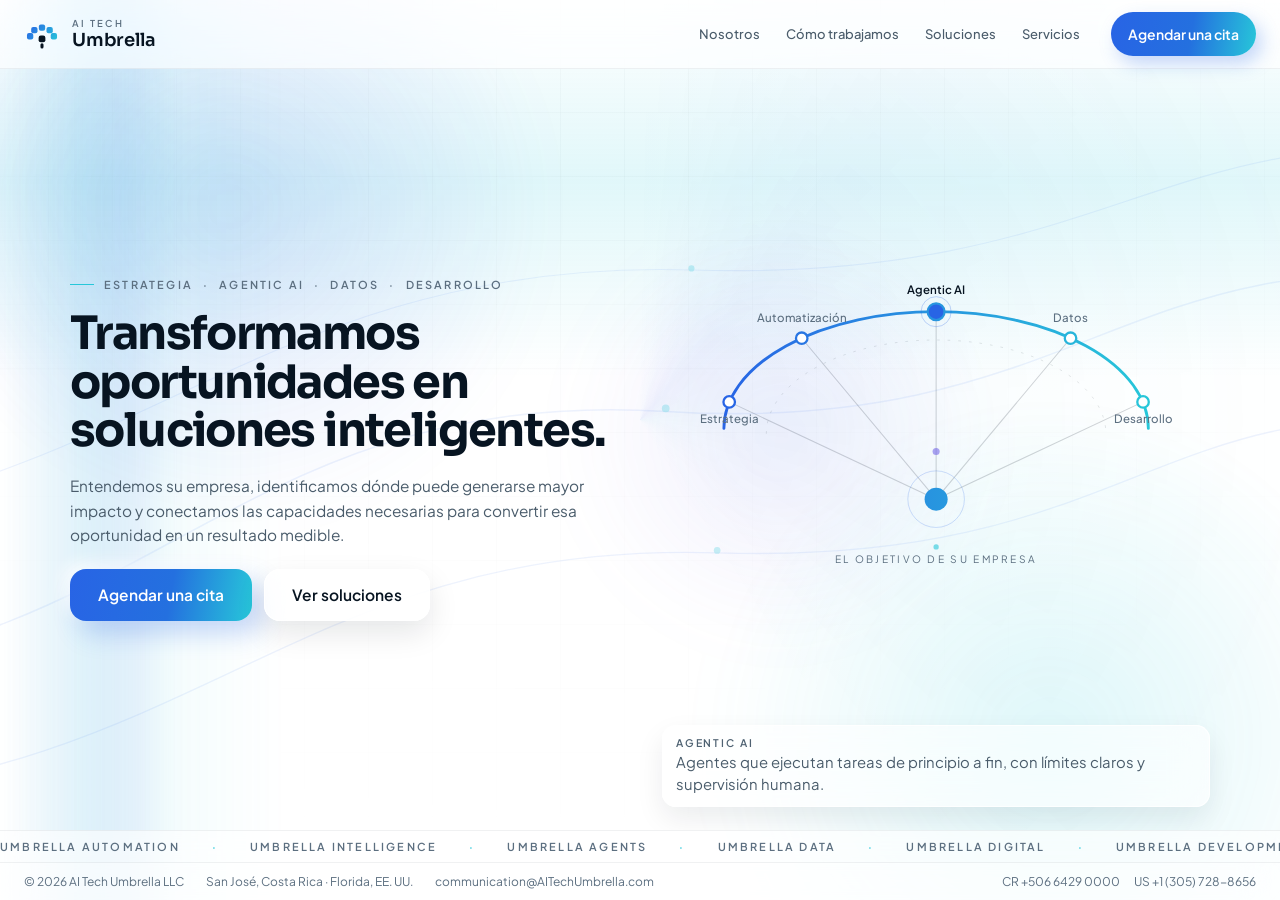
==== commit 910b929f: "chore: configuracion de despliegue en Vercel y dominio propio - vercel.json: cabeceras de seguridad " ====
--- a/index.html
+++ b/index.html
@@ -14,7 +14,8 @@
 <meta property="og:description" content="Estrategia, Agentic AI, datos y desarrollo. Desde Costa Rica, para las empresas de América Latina.">
 <meta property="og:url" content="https://aitechumbrella.com/">
 <meta property="og:locale" content="es_CR">
-<meta property="og:image" content="assets/brand/umbrella/png/umbrella-horizontal-color-1700.png">
+<meta property="og:image" content="https://aitechumbrella.com/assets/brand/umbrella/png/umbrella-horizontal-color-1700.png">
+<meta property="og:image:alt" content="AI Tech Umbrella">
 <meta name="twitter:card" content="summary_large_image">
 
 <link rel="icon" href="assets/brand/umbrella/svg/umbrella-favicon.svg" type="image/svg+xml">
